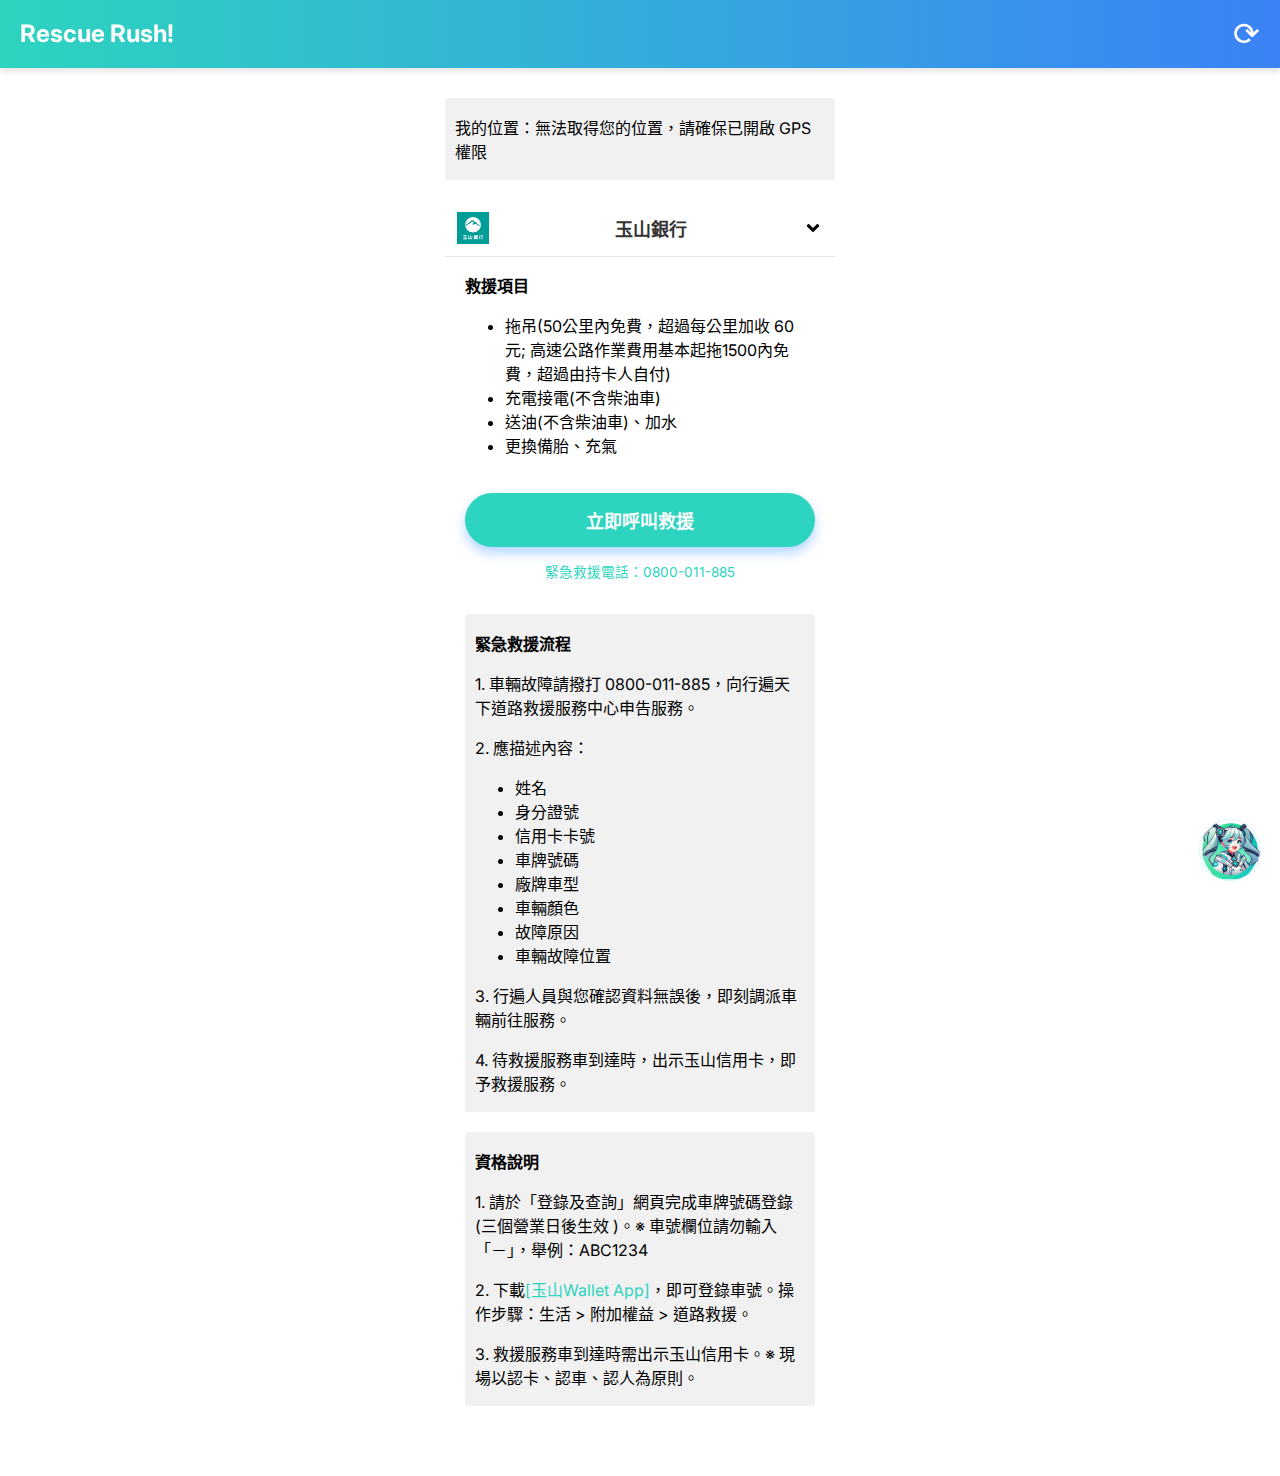
==== index.html @ f8fb46c4 "Add files via upload" ====
<!DOCTYPE html>
<html lang="zh-TW">
<head>
    <meta charset="UTF-8">
    <meta name="viewport" content="width=device-width, initial-scale=1.0">
    <title>Rescue Rush!</title>
    <!-- 
        將 normal webApp 轉換成 PWA 的兩個關鍵元件 
          1. manifest.js (讓瀏覽器識別這是一個 PWA 應用)
          2. 註冊 service-worker (透過 pwa-manager.js 管理 sw 的生命週期控制)
    -->
    <link rel="manifest" href="manifest.json">
    <script defer src="js/pwa-manager.js"></script>
    
    <!-- 共用 css -->
    <link rel="stylesheet" href="css/styles.css">
    
    <!-- 頁面專屬js -->
    <script defer src="js/index.js"></script>

    <!-- 附加 elements  -->
    <link rel="stylesheet" href="css/dropdown.css">
    <script defer src="js/dropdown.js"></script>

    <link rel="stylesheet" href="css/nana.css">
    <script defer src="js/nana.js"></script>
</head>
<body>
    <!-- 極光效果 -->
    <div class="aurora-effect"></div>

    <!-- Nana 圓形客服按鈕 -->
    <div class="floating-icon" onclick="toggleChat()"></div>

    <!-- 半透明黑色遮罩 -->
    <div id="overlay" class="overlay" onclick="toggleChat()">
        <!-- 氣溫顯示區塊 -->
        <div id="temperature-display" class="temperature-display">
            <div class="weather-card">
                <p class="card-title">今日氣溫</p>
                <p class="card-subtitle"><span id="city-today">北投區</span>．<span id="date-today"></span></p>
                <p class="card-content" id="temp-today">${low} - ${high}</p>
            </div>
            <div class="weather-card">
                <p class="card-title">明日氣溫</p>
                <p class="card-subtitle">北投區．<span id="date-tomorrow"></span></p>
                <p class="card-content" id="temp-tomorrow">${low} - ${high}</p>
            </div>
            <div>
                <p class="overlay-link" onclick="window.open('https://tw.news.yahoo.com/weather/%E8%87%BA%E7%81%A3/%E8%87%BA%E5%8C%97%E5%B8%82/%E8%87%BA%E5%8C%97%E5%B8%82-2306179')">台北市詳細天氣資訊</p>
            </div>
        </div>
    </div>

    <!-- 對話框選單 -->
    <div class="chatbox">
        <div class="chat-header"> Hi! 今天想要做什麼呢?</div>
        <div class="chat-body">
            <ul class="chat-options">
                <li onclick="handleOption('home')">首頁</li>
                <li onclick="handleOption('messages')">訊息</li>
                <li onclick="handleOption('sayhi')">打招呼</li>
                <li onclick="handleOption('settings')">PWA設定</li>
                <li onclick="updatePWA()">更新PWA</li>                
            </ul>
        </div>
    </div>






    <div class="header">        
        <div class="header-logo">            
            <div class="header-title">Rescue Rush!</div>
        </div>        
        <div class="header-btn-menu">             
            <span id="updateBtn">⟳</span>
        </div>
    </div>


    <div class="container">        
        <div class="info-disabled">
            <p>我的位置：<span id="location-info">查詢中...</span></p>                
        </div>
        <div>&nbsp;</div>

        <!-- dropdown list -->
        <div class="custom-dropdown">
            <div class="dropdown-header" onclick="toggleDropdown()">
                <img src="images/logo-esun.png" alt="Bank Logo" class="bank-logo">
                <span class="selected-bank">玉山銀行</span>               
                <span class="dropdown-icon"><img src="images/angle-down-solid.svg"></span>                
            </div>
        
            <ul class="dropdown-list" id="dropdown-list-banks">
                <!-- <li onclick="selectBank('esun')">
                    <img src="images/logo-esun.png" alt="Bank Logo" class="bank-logo">
                    玉山銀行
                </li>
                <li onclick="selectBank('ctbc')">
                    <img src="images/logo-ctbc.png" alt="Bank Logo" class="bank-logo">
                    中國信託
                </li>                 -->
            </ul>

            <!-- 定義 <li> 樣板 -->
            <template id="dropdown-item-template">
                <li>
                    <img src="" alt="Bank Logo" class="bank-logo">
                    <span class="bank-name"></span>
                </li>
            </template>
        </div>

        <div class="content-box-loading" id="content-box-loading"><img src="./images/loading.gif"></div>
        <div class="content-box">            
            <!-- 玉山銀行 -->
            <div id="esun" class="tab-content active">
                <p><b>救援項目</b></p>
                <ul>
                    <li>拖吊(50公里內免費，超過每公里加收 60 元; 高速公路作業費用基本起拖1500內免費，超過由持卡人自付)</li>
                    <li>充電接電(不含柴油車)</li>
                    <li>送油(不含柴油車)、加水</li>
                    <li>更換備胎、充氣</li>
                </ul>
                                
                <button class="call-button" onclick="callRescue('0800-011-885')">立即呼叫救援</button>
                <p class="text-center text-memo">緊急救援電話：0800-011-885</p>

                <div>&nbsp;</div>
                <div class="info-disabled">
                    <p><b>緊急救援流程</b></p>
                    <p>1. 車輛故障請撥打 0800-011-885，向行遍天下道路救援服務中心申告服務。</p>
                    <p>2. 應描述內容：</p>
                        <ul>
                            <li>姓名</li>
                            <li>身分證號</li>
                            <li>信用卡卡號</li>
                            <li>車牌號碼</li>
                            <li>廠牌車型</li>
                            <li>車輛顏色</li>
                            <li>故障原因</li>
                            <li>車輛故障位置</li>
                        </ul>
                    <p>3. 行遍人員與您確認資料無誤後，即刻調派車輛前往服務。</p>
                    <p>4. 待救援服務車到達時，出示玉山信用卡，即予救援服務。</p>                    
                </div>

                <div>&nbsp;</div>
                <div class="info-disabled">
                    <p><b>資格說明</b></p>
                    <p>1. 請於「登錄及查詢」網頁完成車牌號碼登錄 (三個營業日後生效 )。※ 車號欄位請勿輸入「－」，舉例：ABC1234</p>
                    <p>2. 下載<a href="https://event.esunbank.com.tw/credit/1070425wallet/tutorial.html">[玉山Wallet App]</a>，即可登錄車號。操作步驟：生活 > 附加權益 > 道路救援。</p>
                    <p>3. 救援服務車到達時需出示玉山信用卡。※ 現場以認卡、認車、認人為原則。</p>
                </div>
            </div>

            <!-- ctbc 中國信託 -->
            <div id="ctbc" class="tab-content">
                <p><b>救援項目</b></p>
                <ul>
                    <li>拖吊(50公里內免費，超過每公里加收 60 元; 高速公路作業費用基本起拖1500內免費，超過由持卡人自付)</li>
                    <li>充電接電(不含柴油車)</li>
                    <li>送油(不含柴油車)、加水</li>
                    <li>更換備胎、充氣</li>
                </ul>
                
                <button class="call-button" onclick="callRescue('0800-000-685')">立即呼叫救援</button>
                <p class="text-center text-memo">緊急救援電話：0800-000-685</p>

                <div>&nbsp;</div>
                <div class="info-disabled">
                    <p><b>緊急救援流程</b></p>
                    <p>1. 透過 0800-000-685  申告，並告知服務人員下列資料：</p>                    
                        <ul>
                            <li>姓名</li>
                            <li>身分證號</li>
                            <li>信用卡卡號</li>
                            <li>車牌號碼</li>
                            <li>廠牌車型</li>
                            <li>車輛顏色</li>
                            <li>故障原因</li>
                            <li>車輛故障位置</li>
                        </ul>
                    <p>2. 申告五分鐘後，再撥電話至服務中心，由服務人員向卡友確認身份並預報抵達時間、服務車車號、服務人員姓名編號。</p>
                    <p>3. 高速公路也可利用紅色緊急電話，透過高公局交控中心通知『行遍天下』道路救援車前往服務。</p>                    
                </div>

                <div>&nbsp;</div>
                <div class="info-disabled">
                    <p><b>資格說明</b></p>
                    <p>1. 請撥(02)2745-8080中國信託客服中心，再按快速鍵輸入883再按1，依語音指示輸入相關資料即可完成登錄。</p>
                    <p>2. 近1個月信用卡帳單新增消費金額達3仟元(含)以上；或近3個月信用卡帳單新增消費金額達9仟元(含)以上。每卡可享一年三次、每次50公里免費道路救援。</p>                    
                </div>
            </div>
        </div>
        <div>&nbsp;</div>
        <div>&nbsp;</div>
    </div>
</body>
</html>
---- css/styles.css ----
@import url('https://fonts.googleapis.com/css2?family=Inter:wght@400;600;700&display=swap');

body {
    font-family: 'Inter', -apple-system, BlinkMacSystemFont, "SF Pro Display", "Helvetica Neue", Helvetica, Arial, sans-serif;
    text-align: left;
    margin: 0;
    padding: 0;
    box-sizing: border-box;
    background-color: #fff;
}

/* Sticky Header 設定 */
.header {
    display: flex;
    justify-content: space-between;
    align-items: center;
    position: sticky;
    top: 0;
    background-color: #fff;
    padding: 10px 20px;    
    z-index: 1000;
    box-shadow: 0 4px 6px rgba(0, 0, 0, 0.1);
    background-image: linear-gradient(to right, #2DD4BF, #3B82F6);
}


/* Logo 區塊 */
.header .header-logo {
    display: flex;
    align-items: center;
}

.header .header-logo img {
    width: 48px;  /* 調整 Logo 大小 */
    height: 48px; /* 確保 Logo 等比例縮放 */
    object-fit: contain; /* 保持圖片完整 */
    border-radius:4px;
    padding-right:4px;
}

/* Title 樣式 */
.header .header-title {
    font-size: 24px;
    font-weight: bold;
    color: #fff;
    line-height: 48px;
}

/* Menu 按鈕樣式 */
.header .header-btn-menu {
    font-size: 32px;
    cursor: pointer;
    color: #fff;
    line-height: 48px;
}

/* Hover 樣式 */
.header .header-btn-menu:hover {
    color: #fff; /* 可以自定義顏色 */
}






.container {
    max-width: 390px;
    margin: 10px auto;
    /* background: white; */
    padding: 20px;
    /* border-radius: 20px; */
    /* box-shadow: 0 10px 30px rgba(0, 0, 0, 0.1); */
}



.tabs {
    display: flex;
    justify-content: center;
    gap: 5px;
    margin-bottom: 20px;
    background: #f1f1f1;
    padding: 6px;
    border-radius: 6px;
}

.tab-button {
    flex: 1;
    background: transparent;
    border: none;
    font-size: 16px;
    padding: 10px;
    cursor: pointer;
    font-weight: 600;
    color: #555;
    border-radius: 6px;
    transition: all 0.3s ease-in-out;
}

.tab-button.active {
    background: #2DD4BF;
    color: white;
}


.content-box-loading {
    display: none;
    text-align:center;
}
.content-box-loading.show {
    display: block;
}
.content-box-loading img {
    width:60%;    
}

.content-box {
    /* background: #ffffff;
    border-radius: 15px; */
    padding: 0 20px;
    /* box-shadow: 0 5px 15px rgba(0, 0, 0, 0.1); */
    text-align: left;
}

.section-logo {
    height:32px;
    width: 32px;
    padding:10px 4px 10px 0;
    object-fit: contain; /* 保持圖片完整 */
    border-radius:4px;
}

.section-title {
    font-size: 18px;
    font-weight: 700;
    color: #333;
    margin-top: 15px;
}

.tab-content {
    display: none;
}

.tab-content.active {
    display: block;
}

.call-button {
    width: 100%;
    padding: 14px;
    margin-top: 20px;
    font-size: 18px;
    font-weight: bold;
    background: #2DD4BF;
    color: white;
    border: none;
    border-radius: 60px;
    cursor: pointer;
    box-shadow: 0 6px 12px rgba(0, 122, 255, 0.3);
    transition: all 0.3s ease-in-out;
}

.call-button:active {
    background: #3B82F6;
    box-shadow: 0 8px 14px rgba(0, 91, 187, 0.3);
}

.text-center {
    text-align:center;
}

.text-memo {
    color: #2DD4BF;
    font-size: 0.85em;
}

.info-disabled {
    background: #f1f1f1;
    padding:1px 10px;
    margin:0;
    border-radius:4px;
}

a {
    color: #2DD4BF;
    text-decoration: none;
}
---- css/dropdown.css ----
/* 外部容器 */
.custom-dropdown {
    position: relative;
    width: 100%;
    max-width: 390px;
    font-family: Arial, sans-serif;
}

/* 下拉選單標題（選中的銀行） */
.dropdown-header {
    display: flex;
    align-items: center;
    justify-content: space-between;
    padding: 12px;
    background: white;
    border-bottom:1px solid #e5e5e5;    
    cursor: pointer;
    transition: 0.3s;
    font-weight: bold;
    /* box-shadow: 0 2px 4px rgba(0, 0, 0, 0.1); */
}

.dropdown-header:hover {
    border-color: #2DD4BF;
}


/* 銀行圖示 */
.bank-logo {
    width: 32px;
    height: 32px;
    margin-right: 10px;
}

.selected-bank {
    font-size: 18px;
    font-weight: 700;
    color: #333;
}


/* 下拉按鈕箭頭 */
.dropdown-icon {
    width:20px;
    height:20px;
    font-size: 18px;
    transition: transform 0.3s;
}

.dropdown-icon img{
    width:20px;
    height:20px;    
}

/* 選單展開時旋轉箭頭 */
/* .dropdown-header.active .dropdown-icon {
    transform: rotate(180deg);
} */

/* 下拉選單內容 */
.dropdown-list {
    position: absolute;
    top: 60px;
    left: 0;
    width: 100%;
    max-height: 0;
    overflow-y: auto;
    background: white;
    /* border: 1px solid #e5e5e5; */
    /* border-radius: 4px; */
    box-shadow: 0 4px 6px rgba(0, 0, 0, 0.1);
    /* display: none; */
    list-style: none;
    padding: 10px 0;
    margin: 0;
    z-index: 10;
    opacity: 0;
    transition: max-height 0.3s ease-out;
}

/* 選單展開 */
.dropdown-list.active {
    max-height: 400px;
    opacity: 1;
    /* display: block; */
}

/* 選單項目 */
.dropdown-list li {
    display: flex;
    align-items: center;
    padding: 12px;
    cursor: pointer;
    transition: background 0.3s;
}

.dropdown-list li:hover {
    background: #f0f0f0;
}
---- css/nana.css ----
/* === 圓形浮動 icon === */
@keyframes aurora-pulse {
    0% { opacity: 0.6; transform: scale(1); }
    50% { opacity: 1; transform: scale(1.1); }
    100% { opacity: 0.6; transform: scale(1); }
}

.floating-icon {
    position: fixed;
    right: 20px;
    bottom: 20px;
    width: 60px;
    height: 60px;
    background: url('../images/nana_4.png') no-repeat center center;
    background-size: cover;
    border-radius: 50%;    
    cursor: pointer;
    z-index: 1000;    
}
/* === 極光效果物件 === */
.aurora-effect {
    position: fixed;
    right: 20px;  /* 讓光影與 icon 對齊 */
    bottom: 20px;
    width: 60px;  /* 比 icon 大，讓光影擴散 */
    height: 60px;
    background: linear-gradient(45deg, rgba(45, 212, 191, 0.8), rgba(59, 130, 246, 0.4));
    border-radius: 50%;
    filter: blur(1px);  /* 柔和光影 */
    opacity: 0.7;
    z-index: 999; /* 確保在 icon 下方 */
    animation: aurora-pulse 2s infinite ease-in-out;
}

/* === 半透明黑色遮罩 === */
.overlay {
    position: fixed;
    top: 0;
    left: 0;
    width: 100%;
    height: 100%;
    background: rgba(0, 0, 0, 0.5);
    backdrop-filter: blur(8px); /* 毛玻璃效果 */
    opacity: 0;
    visibility: hidden;
    transition: opacity 0.3s ease-in-out, visibility 0.3s ease-in-out;
    z-index: 999;
}
.overlay-link {
    color:#fff; 
    text-decoration: none;
    margin-top:16px;
    text-align:center;
}
.overlay-link:hover {
    cursor: pointer;
}


/* === 氣溫顯示區塊 === */
.temperature-display {
    position: absolute;
    top: 10%;
    left: 50%;
    transform: translateX(-50%);
    /* display: flex;
    gap: 10px; */
}
/* 天氣資訊卡片 */
.weather-card {
    background: rgba(0, 0, 0, 0.15); 
    opacity: 0.6;
    padding: 5px;
    margin:5px;
    width: 320px;    
    text-align: center;
    border-radius: 32px;
    color: white;
    transform: translate(0, -10px);
    transition: opacity 0.6s ease-in-out, transform 0.6s ease-in-out;
}
/* 文字樣式 */
.weather-card .card-title {
    font-size: 24px;
    font-weight: bold;
    padding:0;
    margin:4px;
}

.weather-card .card-subtitle {
    font-size: 16px;
    padding:0;
    margin:0;
}
.weather-card .card-content {
    font-size: 60px;    
    padding:0;
    margin:8px;
}
.weather-card hr {
    border: 1px solid #777;
}


/* === 對話框樣式的選單 === */
.chatbox {
    position: fixed;
    right: 90px;
    bottom: 30px;
    width:50%;
    min-width:260px;
    max-width: 380px;
    background: white;
    border-radius: 10px;
    box-shadow: 4px 4px 10px rgba(0, 0, 0, 0.3);
    opacity: 0;
    visibility: hidden;
    transform: translate(10px, 0);
    transition: opacity 0.3s ease-in-out, transform 0.3s ease-in-out;
    z-index: 1001;
}

/* === 選單標題 === */
.chat-header {
    background: #2DD4BF;
    color: white;
    padding: 10px;
    font-weight: bold;
    text-align: center;
    border-top-left-radius: 10px;
    border-top-right-radius: 10px;
}
/* === 選單內容 === */
.chat-body {    
    padding: 10px;
    border-bottom-left-radius: 10px;
    border-bottom-right-radius: 10px;
}

/* === 選單內的按鈕選項 === */
.chat-options {
    list-style: none;
    margin: 0;
    padding: 0;
}

.chat-options li {
    padding: 12px;
    border-bottom: 1px solid #eee;
    cursor: pointer;
    text-align: center;
    transition: background 0.2s;
}

.chat-options li:hover {
    background: #f5f5f5;
}

/* === 顯示對話框時的 class === */
.chatbox.show {
    opacity: 1;
    visibility: visible;
    transform: translate(0, 0);
}

.overlay.show {    
    opacity: 1;
    visibility: visible;
}

/* 第一張卡片延遲 0.1s 再進場 */
.overlay.show .weather-card:first-child {
    transform: translate(0, 0);
    opacity: 1;
    transition-delay: 0.1s; /* ✅ 讓第一張延遲 0.1s */
}

/* 第二張卡片直接進場 */
.overlay.show .weather-card:nth-child(2) {
    transform: translate(0, 0);
    opacity: 1;
    
}
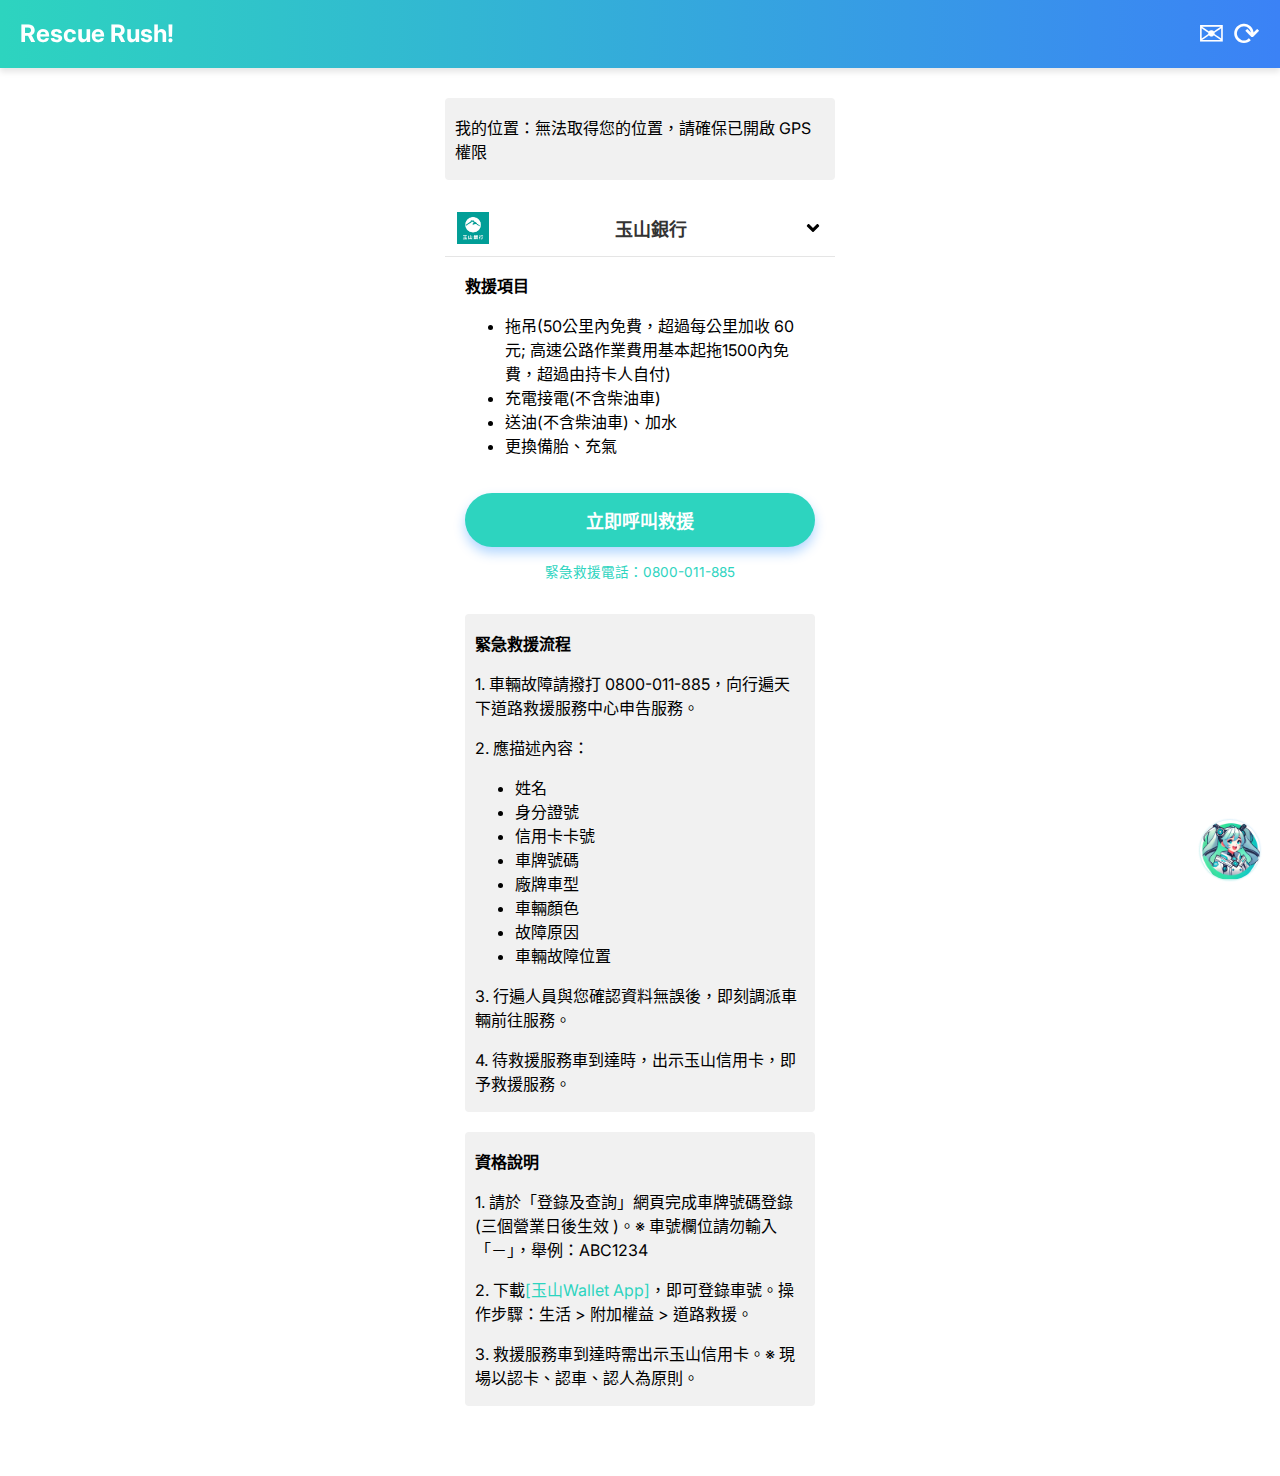
==== commit fd70f24e: "優化頁頭選單" ====
--- a/index.html
+++ b/index.html
@@ -7,9 +7,26 @@
     <!-- 
         將 normal webApp 轉換成 PWA 的兩個關鍵元件 
           1. manifest.js (讓瀏覽器識別這是一個 PWA 應用)
-          2. 註冊 service-worker (透過 pwa-manager.js 管理 sw 的生命週期控制)
+          2. 註冊 service-worker (整合到 index.js 內)
     -->
     <link rel="manifest" href="manifest.json">
+    <!-- <script>
+        if ('serviceWorker' in navigator) {
+            navigator.serviceWorker.getRegistration().then((registration) => {
+                if (!registration) {
+                    // 只有當沒有 SW 註冊時才會註冊
+                    navigator.serviceWorker.register('/service-worker.js')
+                        .then(reg => console.log("✅ Service Worker Registered!", reg))
+                        .catch(err => console.log("❌ Service Worker Failed!", err));
+                } else {
+                    console.log("🔄 Service Worker 已經註冊過了:", registration);
+                }
+            });
+        }
+
+    </script> -->
+    
+    <!-- 共用 pwa 管理員 -->
     <script defer src="js/pwa-manager.js"></script>
     
     <!-- 共用 css -->
@@ -18,7 +35,7 @@
     <!-- 頁面專屬js -->
     <script defer src="js/index.js"></script>
 
-    <!-- 附加 elements  -->
+    <!-- 附加 components  -->
     <link rel="stylesheet" href="css/dropdown.css">
     <script defer src="js/dropdown.js"></script>
 
@@ -73,10 +90,11 @@
 
     <div class="header">        
         <div class="header-logo">            
-            <div class="header-title">Rescue Rush!</div>
+            <div class="header-title" onclick="window.location.href='index.html'">Rescue Rush!</div>
         </div>        
-        <div class="header-btn-menu">             
-            <span id="updateBtn">⟳</span>
+        <div class="header-btn-menu">
+            <span onclick="window.location.href='messages.html'">✉</span>
+            <span onclick="window.location.reload()">⟳</span>
         </div>
     </div>
 
--- a/css/styles.css
+++ b/css/styles.css
@@ -186,3 +186,7 @@
     color: #2DD4BF;
     text-decoration: none;
 }
+
+h1 {
+    margin:0;
+}
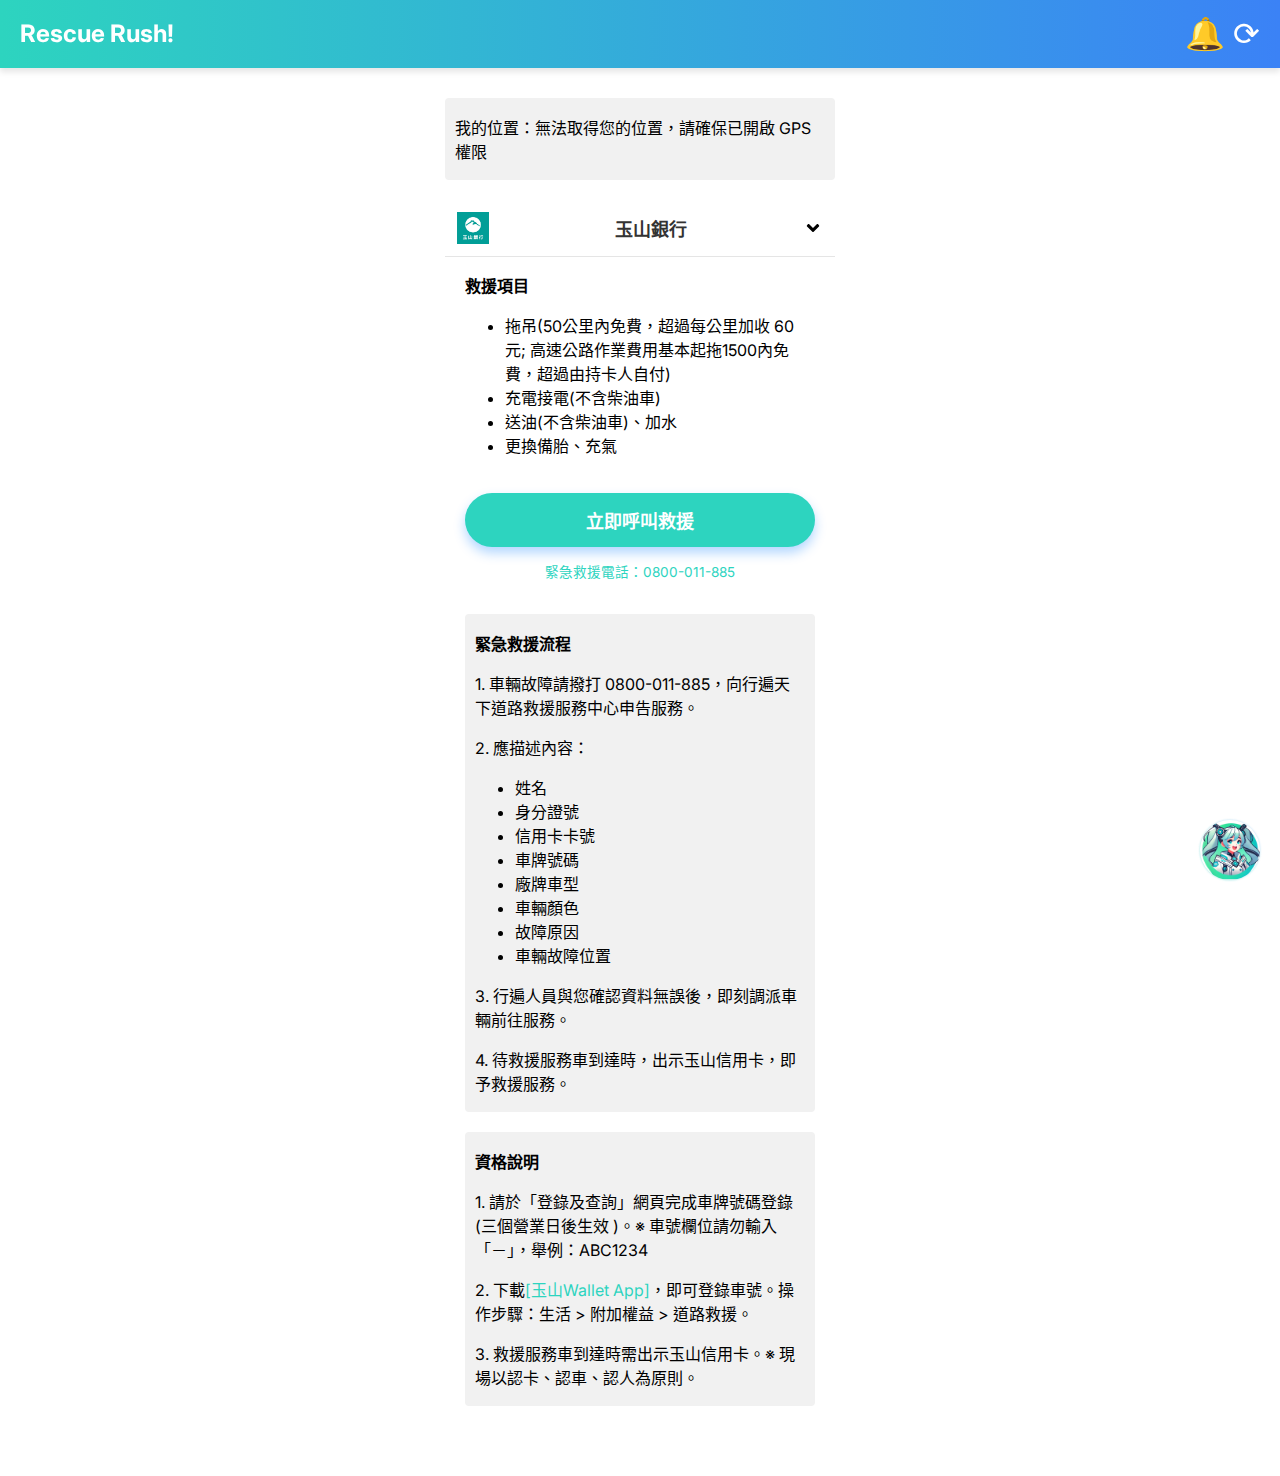
==== commit 2c8705e8: "優化通知icon" ====
--- a/index.html
+++ b/index.html
@@ -93,7 +93,7 @@
             <div class="header-title" onclick="window.location.href='index.html'">Rescue Rush!</div>
         </div>        
         <div class="header-btn-menu">
-            <span onclick="window.location.href='messages.html'">✉</span>
+            <span onclick="window.location.href='messages.html'">🔔</span>
             <span onclick="window.location.reload()">⟳</span>
         </div>
     </div>
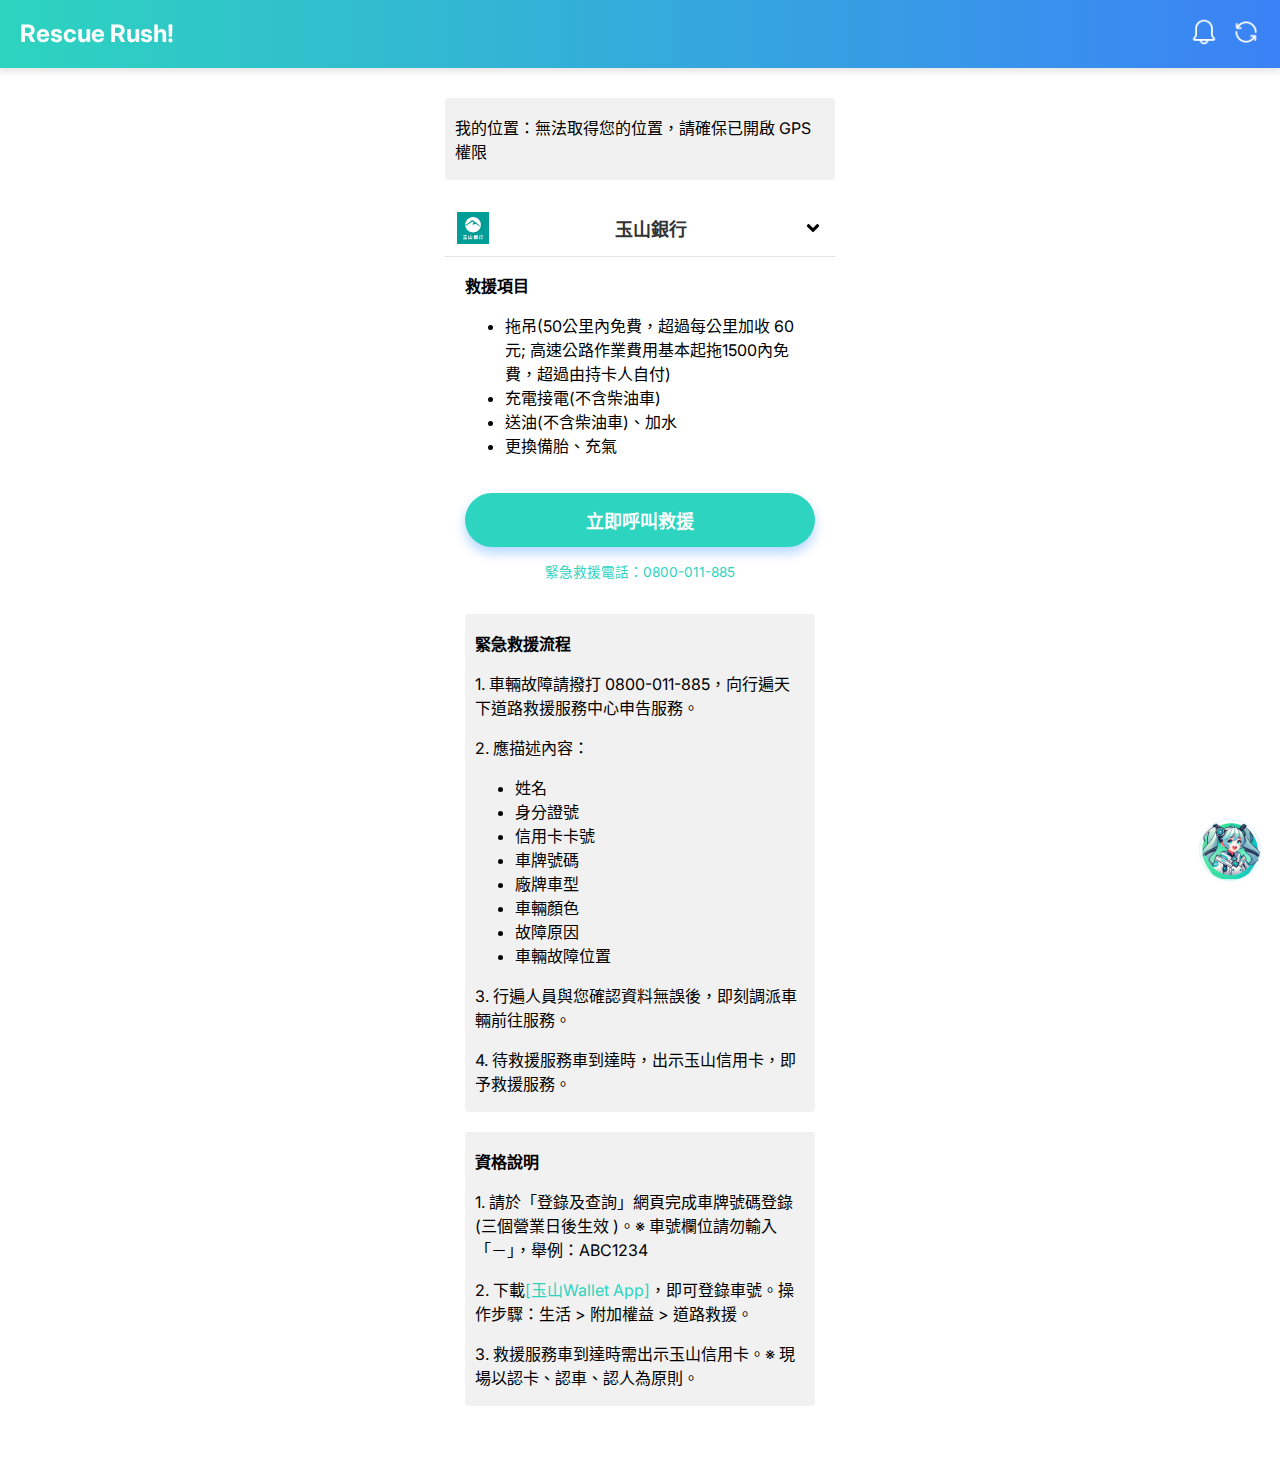
==== commit d8159c33: "優化 header 設計" ====
--- a/index.html
+++ b/index.html
@@ -92,9 +92,9 @@
         <div class="header-logo">            
             <div class="header-title" onclick="window.location.href='index.html'">Rescue Rush!</div>
         </div>        
-        <div class="header-btn-menu">
-            <span onclick="window.location.href='messages.html'">🔔</span>
-            <span onclick="window.location.reload()">⟳</span>
+        <div class="header-btn-menu">            
+            <span class="btn-menu" onclick="window.location.href='messages.html'"><img src="images/bell_white.png"></span>            
+            <span class="btn-menu" onclick="window.location.reload()"><img src="images/reload_white.png"></span>
         </div>
     </div>
 
--- a/css/styles.css
+++ b/css/styles.css
@@ -47,17 +47,16 @@
 }
 
 /* Menu 按鈕樣式 */
-.header .header-btn-menu {
-    font-size: 32px;
+.header .header-btn-menu .btn-menu {
+    padding-left:10px;
     cursor: pointer;
-    color: #fff;
-    line-height: 48px;
+}
+.header .header-btn-menu img {
+    width:28px;
+    height: auto;
 }
 
-/* Hover 樣式 */
-.header .header-btn-menu:hover {
-    color: #fff; /* 可以自定義顏色 */
-}
+
 
 
 
